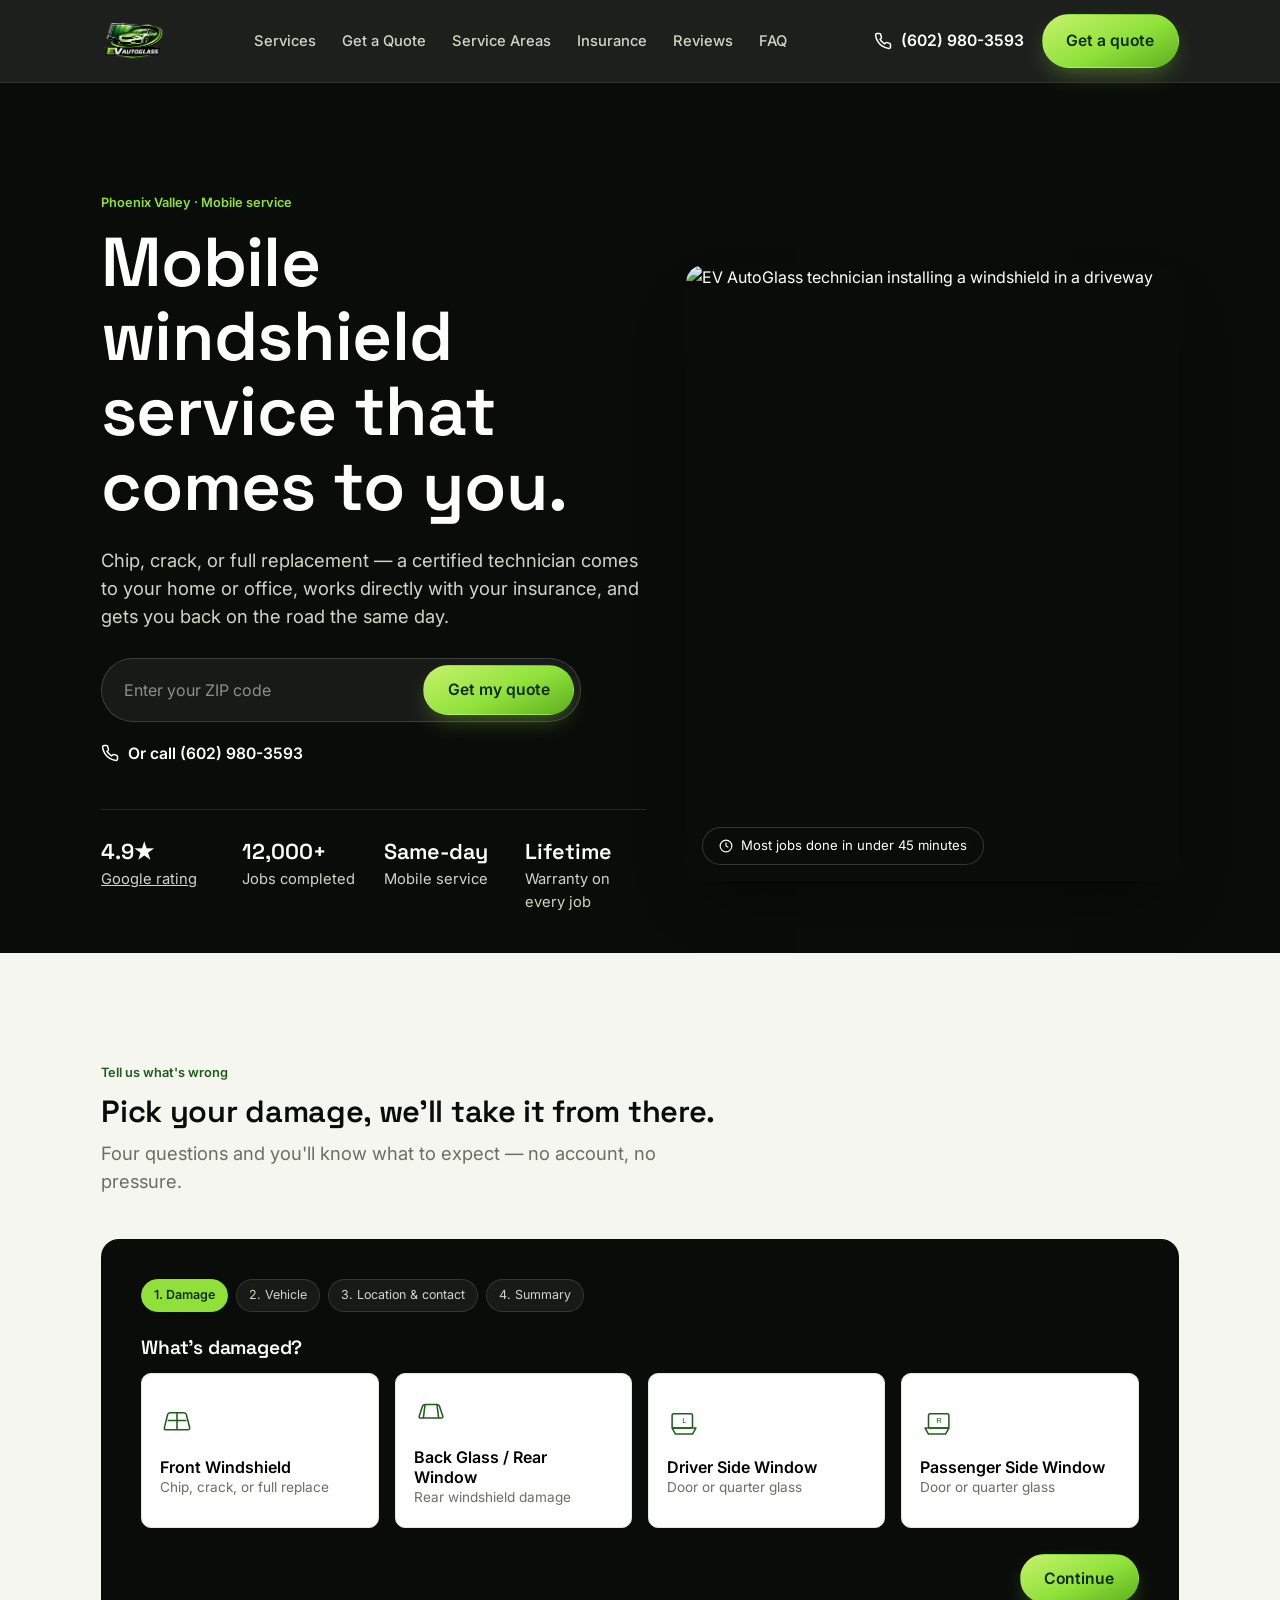
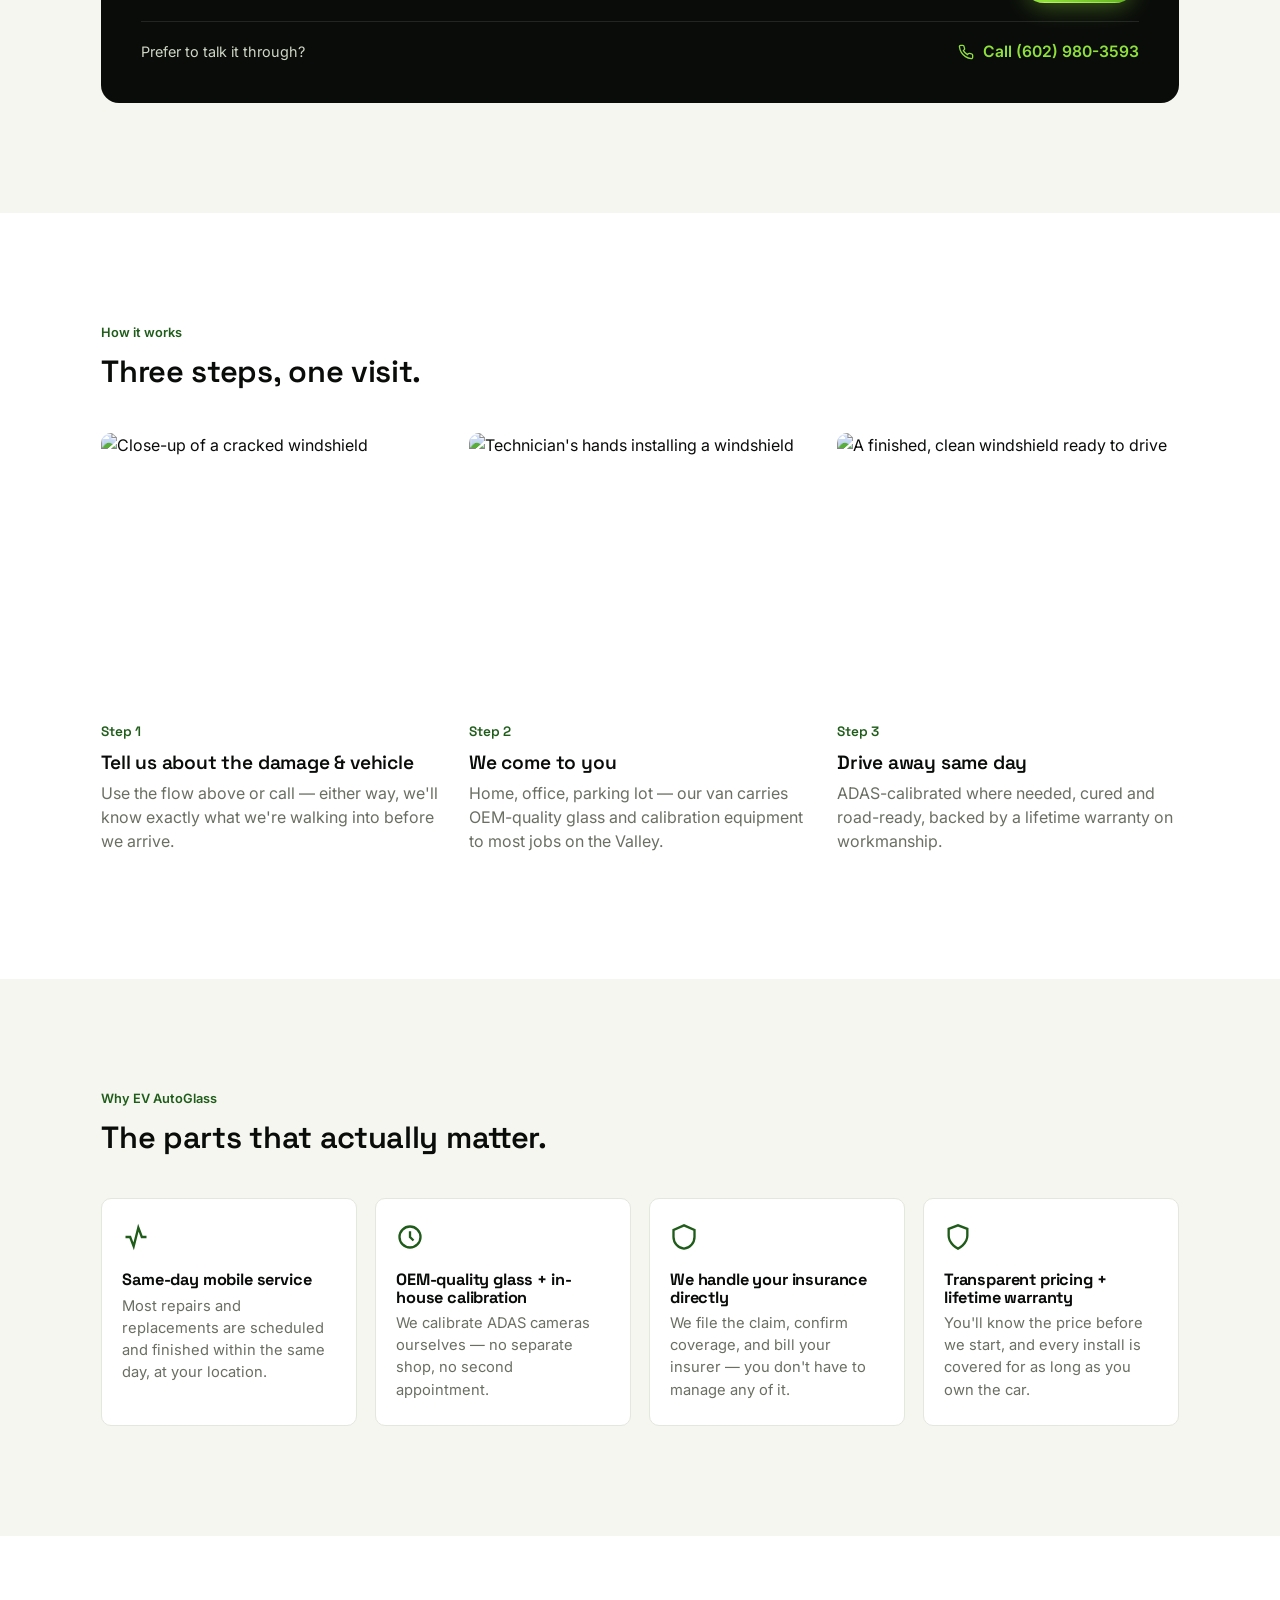
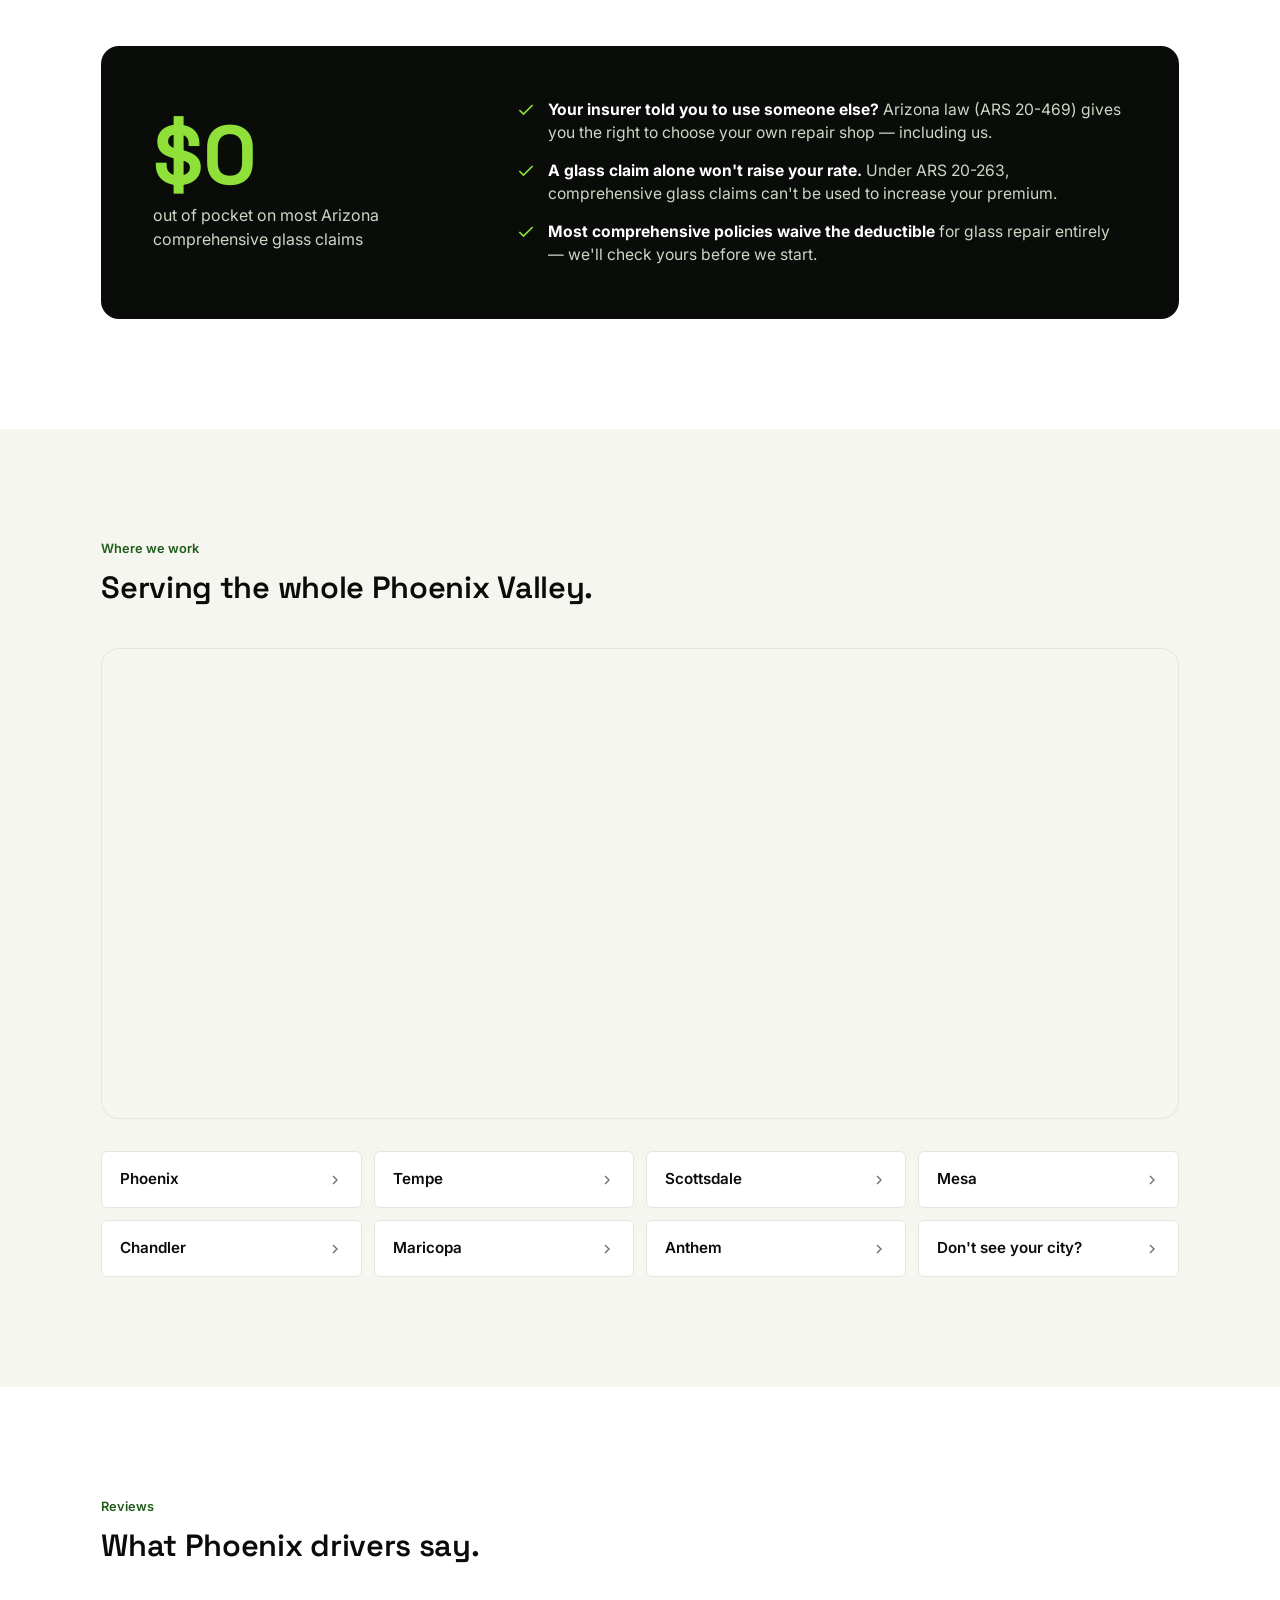
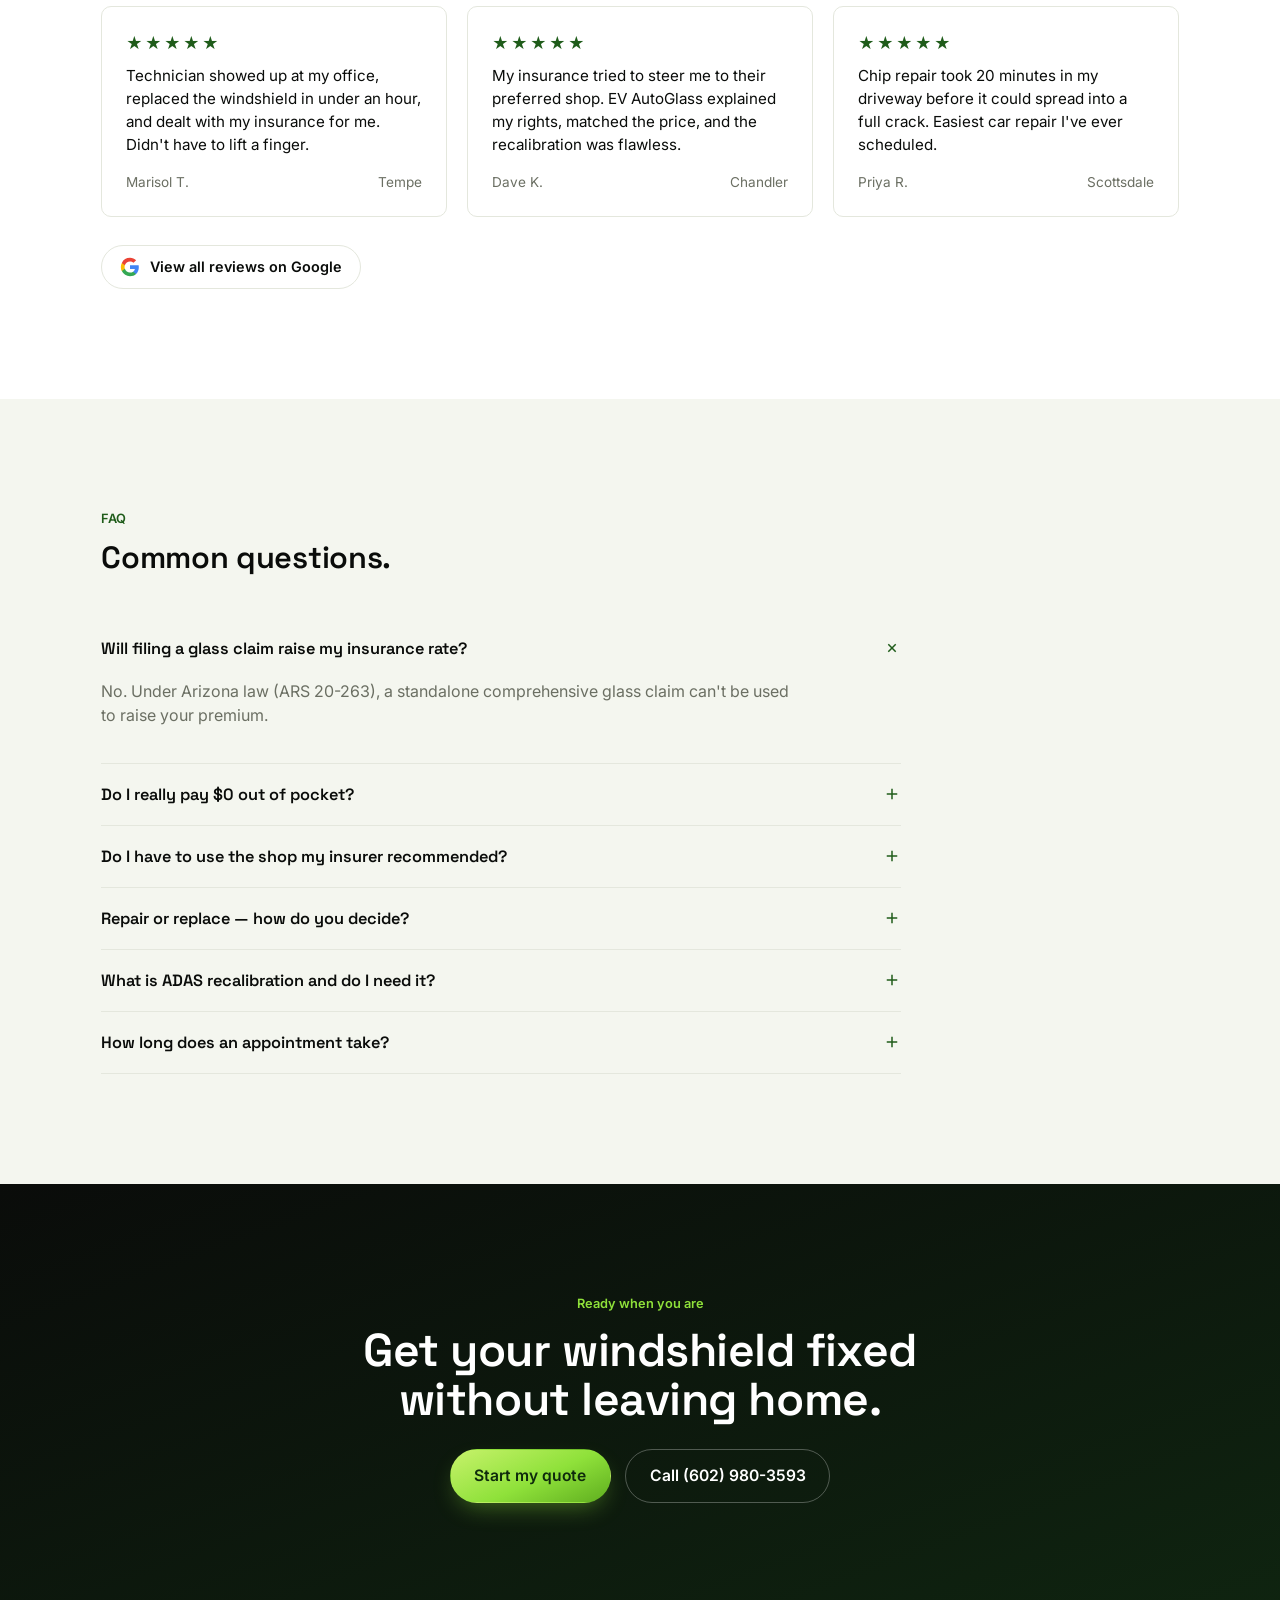
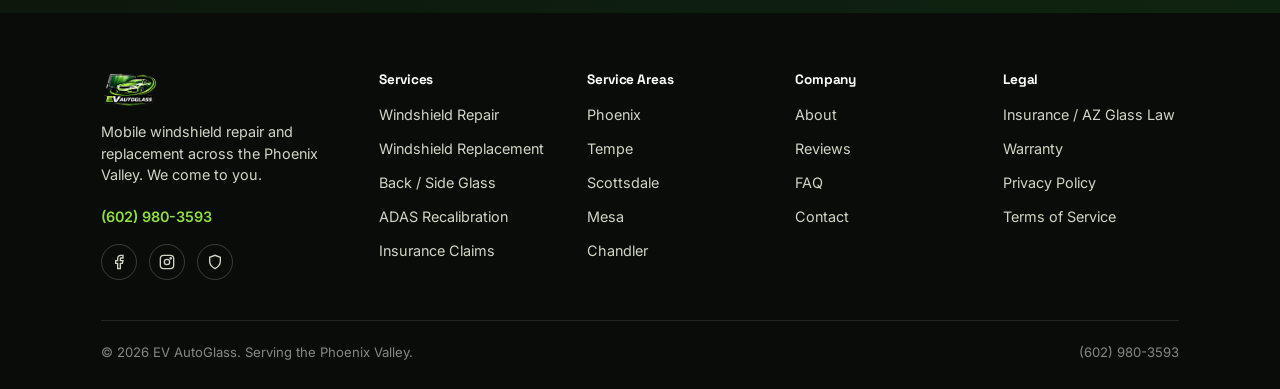
==== index.html @ 603c7515 "Add files via upload" ====
<!DOCTYPE html>
<html lang="en">
<head>
<meta charset="UTF-8">
<meta name="viewport" content="width=device-width, initial-scale=1.0">
<title>EV AutoGlass — Mobile Windshield Repair & Replacement in Phoenix, AZ</title>
<meta name="description" content="Mobile windshield repair and replacement across the Phoenix Valley. We come to you, work directly with your insurance, and back every job with a lifetime warranty. Call (602) 980-3593.">
<meta property="og:type" content="website">
<meta property="og:title" content="EV AutoGlass — Mobile Windshield Repair & Replacement, Phoenix Valley">
<meta property="og:description" content="Same-day mobile auto glass service across Phoenix, Tempe, Scottsdale, Mesa, Chandler, Maricopa & Anthem. $0 deductible on most AZ comprehensive policies.">
<link rel="preconnect" href="https://fonts.googleapis.com">
<link href="https://fonts.googleapis.com/css2?family=Space+Grotesk:wght@500;600;700&family=Inter:wght@400;500;600;700&display=swap" rel="stylesheet">
<link rel="stylesheet" href="assets/style.css">
<script type="application/ld+json">
{
  "@context": "https://schema.org",
  "@type": "AutoRepair",
  "name": "EV AutoGlass",
  "image": "assets/logo.png",
  "telephone": "+16029803593",
  "areaServed": ["Phoenix, AZ","Tempe, AZ","Scottsdale, AZ","Mesa, AZ","Chandler, AZ","Maricopa, AZ","Anthem, AZ"],
  "address": {"@type": "PostalAddress","addressRegion": "AZ","addressCountry": "US"},
  "priceRange": "$$"
}
</script>
</head>
<body>

<header class="site-header">
  <nav class="nav">
    <a href="index.html" class="brand">
      <img src="assets/logo.png" alt="EV AutoGlass logo">
    </a>
    <ul class="nav-links">
      <li><a href="services.html">Services</a></li>
      <li><a href="quote.html">Get a Quote</a></li>
      <li><a href="service-areas.html">Service Areas</a></li>
      <li><a href="insurance.html">Insurance</a></li>
      <li><a href="reviews.html">Reviews</a></li>
      <li><a href="faq.html">FAQ</a></li>
    </ul>
    <div class="nav-cta">
      <a class="btn-phone" href="tel:16029803593">
        <svg width="18" height="18" viewBox="0 0 24 24" fill="none" stroke="currentColor" stroke-width="2"><path d="M22 16.92v3a2 2 0 0 1-2.18 2 19.79 19.79 0 0 1-8.63-3.07 19.5 19.5 0 0 1-6-6 19.79 19.79 0 0 1-3.07-8.67A2 2 0 0 1 4.11 2h3a2 2 0 0 1 2 1.72c.127.96.361 1.903.7 2.81a2 2 0 0 1-.45 2.11L8.09 9.91a16 16 0 0 0 6 6l1.27-1.27a2 2 0 0 1 2.11-.45c.907.339 1.85.573 2.81.7A2 2 0 0 1 22 16.92z"/></svg>
        <span>(602) 980-3593</span>
      </a>
      <a class="btn btn-primary" href="quote.html">Get a quote</a>
      <button class="nav-toggle" aria-label="Menu" aria-expanded="false">
        <svg width="24" height="24" viewBox="0 0 24 24" fill="none" stroke="currentColor" stroke-width="2"><path d="M3 6h18M3 12h18M3 18h18"/></svg>
      </button>
    </div>
  </nav>
  <div class="mobile-menu">
    <a href="services.html">Services</a>
    <a href="quote.html">Get a Quote</a>
    <a href="service-areas.html">Service Areas</a>
    <a href="insurance.html">Insurance / AZ Glass Law</a>
    <a href="reviews.html">Reviews</a>
    <a href="about.html">About</a>
    <a href="faq.html">FAQ</a>
    <a href="contact.html">Contact</a>
  </div>
</header>

<!-- HERO -->
<section class="hero">
  <div class="container hero-grid">
    <div class="hero-copy">
      <p class="eyebrow" style="color:var(--green);">Phoenix Valley · Mobile service</p>
      <h1 class="h-display">Mobile windshield service that comes to you.</h1>
      <p class="lede-dark">Chip, crack, or full replacement — a certified technician comes to your home or office, works directly with your insurance, and gets you back on the road the same day.</p>

      <form class="hero-zip" id="hero-zip-form">
        <input type="text" id="hero-zip" inputmode="numeric" maxlength="5" placeholder="Enter your ZIP code" aria-label="ZIP code">
        <button class="btn btn-primary" type="submit">Get my quote</button>
      </form>
      <div class="hero-sub-row">
        <a class="btn-phone" href="tel:16029803593">
          <svg width="18" height="18" viewBox="0 0 24 24" fill="none" stroke="currentColor" stroke-width="2"><path d="M22 16.92v3a2 2 0 0 1-2.18 2 19.79 19.79 0 0 1-8.63-3.07 19.5 19.5 0 0 1-6-6 19.79 19.79 0 0 1-3.07-8.67A2 2 0 0 1 4.11 2h3a2 2 0 0 1 2 1.72c.127.96.361 1.903.7 2.81a2 2 0 0 1-.45 2.11L8.09 9.91a16 16 0 0 0 6 6l1.27-1.27a2 2 0 0 1 2.11-.45c.907.339 1.85.573 2.81.7A2 2 0 0 1 22 16.92z"/></svg>
          <span>Or call (602) 980-3593</span>
        </a>
      </div>

      <div class="trust-strip">
        <div class="trust-item"><strong>4.9★</strong><a href="reviews.html" style="color:var(--cream);text-decoration:underline;">Google rating</a></div>
        <div class="trust-item"><strong>12,000+</strong>Jobs completed</div>
        <div class="trust-item"><strong>Same-day</strong>Mobile service</div>
        <div class="trust-item"><strong>Lifetime</strong>Warranty on every job</div>
      </div>
    </div>

    <div class="hero-media">
      <img src="https://d8j0ntlcm91z4.cloudfront.net/user_38jUgr17I6kW2g7ysqUa9OUVLGY/hf_20260911_212958_932520df-3197-4be3-bcd6-a8d5abe39418.png" alt="EV AutoGlass technician installing a windshield in a driveway">
      <div class="hero-badge">
        <svg width="14" height="14" viewBox="0 0 24 24" fill="none" stroke="currentColor" stroke-width="2"><circle cx="12" cy="12" r="10"/><path d="M12 6v6l4 2"/></svg>
        Most jobs done in under 45 minutes
      </div>
    </div>
  </div>
</section>

<!-- DAMAGE PICKER / QUOTE FLOW -->
<section class="section-panel" id="quote-flow">
  <div class="container">
    <div class="section-head">
      <p class="eyebrow">Tell us what's wrong</p>
      <h2 class="h-2">Pick your damage, we'll take it from there.</h2>
      <p class="lede">Four questions and you'll know what to expect — no account, no pressure.</p>
    </div>
    <div id="quote-widget-mount"></div>
  </div>
</section>

<!-- HOW IT WORKS -->
<section>
  <div class="container">
    <div class="section-head">
      <p class="eyebrow">How it works</p>
      <h2 class="h-2">Three steps, one visit.</h2>
    </div>
    <div class="steps-3">
      <div class="step-card">
        <div class="step-media"><img src="https://d8j0ntlcm91z4.cloudfront.net/user_38jUgr17I6kW2g7ysqUa9OUVLGY/hf_20260911_212958_f43a9b74-aec9-49f3-a207-06de9113cb27.png" alt="Close-up of a cracked windshield"></div>
        <div class="num">Step 1</div>
        <h3 class="h-3">Tell us about the damage &amp; vehicle</h3>
        <p style="color:var(--ink-soft);">Use the flow above or call — either way, we'll know exactly what we're walking into before we arrive.</p>
      </div>
      <div class="step-card">
        <div class="step-media"><img src="https://d8j0ntlcm91z4.cloudfront.net/user_38jUgr17I6kW2g7ysqUa9OUVLGY/hf_20260911_212958_e9ad577a-2d9a-4a0e-b633-8972ff4776eb.png" alt="Technician's hands installing a windshield"></div>
        <div class="num">Step 2</div>
        <h3 class="h-3">We come to you</h3>
        <p style="color:var(--ink-soft);">Home, office, parking lot — our van carries OEM-quality glass and calibration equipment to most jobs on the Valley.</p>
      </div>
      <div class="step-card">
        <div class="step-media"><img src="https://d8j0ntlcm91z4.cloudfront.net/user_38jUgr17I6kW2g7ysqUa9OUVLGY/hf_20260911_212958_6e758127-523b-4e2a-b2ce-e87c15f8e2d6.png" alt="A finished, clean windshield ready to drive"></div>
        <div class="num">Step 3</div>
        <h3 class="h-3">Drive away same day</h3>
        <p style="color:var(--ink-soft);">ADAS-calibrated where needed, cured and road-ready, backed by a lifetime warranty on workmanship.</p>
      </div>
    </div>
  </div>
</section>

<!-- WHY EV AUTOGLASS -->
<section class="section-panel">
  <div class="container">
    <div class="section-head">
      <p class="eyebrow">Why EV AutoGlass</p>
      <h2 class="h-2">The parts that actually matter.</h2>
    </div>
    <div class="feature-grid">
      <div class="feature-card">
        <svg viewBox="0 0 24 24" fill="none" stroke="currentColor" stroke-width="2"><path d="M3 12h4l3 8 4-16 3 8h4"/></svg>
        <h3>Same-day mobile service</h3>
        <p>Most repairs and replacements are scheduled and finished within the same day, at your location.</p>
      </div>
      <div class="feature-card">
        <svg viewBox="0 0 24 24" fill="none" stroke="currentColor" stroke-width="2"><circle cx="12" cy="12" r="9"/><path d="M12 7v5l3 3"/></svg>
        <h3>OEM-quality glass + in-house calibration</h3>
        <p>We calibrate ADAS cameras ourselves — no separate shop, no second appointment.</p>
      </div>
      <div class="feature-card">
        <svg viewBox="0 0 24 24" fill="none" stroke="currentColor" stroke-width="2"><path d="M12 2 3 6v6c0 5 3.8 9.4 9 10 5.2-.6 9-5 9-10V6z"/></svg>
        <h3>We handle your insurance directly</h3>
        <p>We file the claim, confirm coverage, and bill your insurer — you don't have to manage any of it.</p>
      </div>
      <div class="feature-card">
        <svg viewBox="0 0 24 24" fill="none" stroke="currentColor" stroke-width="2"><path d="M12 22s8-4 8-11V5l-8-3-8 3v6c0 7 8 11 8 11z"/></svg>
        <h3>Transparent pricing + lifetime warranty</h3>
        <p>You'll know the price before we start, and every install is covered for as long as you own the car.</p>
      </div>
    </div>
  </div>
</section>

<!-- AZ CALLOUT -->
<section>
  <div class="container">
    <div class="az-band">
      <div>
        <div class="az-stat">$0</div>
        <div class="az-stat-label">out of pocket on most Arizona comprehensive glass claims</div>
      </div>
      <ul class="az-points">
        <li>
          <svg viewBox="0 0 24 24" fill="none" stroke="currentColor" stroke-width="2"><path d="M20 6 9 17l-5-5"/></svg>
          <span><strong>Your insurer told you to use someone else?</strong> Arizona law (ARS 20-469) gives you the right to choose your own repair shop — including us.</span>
        </li>
        <li>
          <svg viewBox="0 0 24 24" fill="none" stroke="currentColor" stroke-width="2"><path d="M20 6 9 17l-5-5"/></svg>
          <span><strong>A glass claim alone won't raise your rate.</strong> Under ARS 20-263, comprehensive glass claims can't be used to increase your premium.</span>
        </li>
        <li>
          <svg viewBox="0 0 24 24" fill="none" stroke="currentColor" stroke-width="2"><path d="M20 6 9 17l-5-5"/></svg>
          <span><strong>Most comprehensive policies waive the deductible</strong> for glass repair entirely — we'll check yours before we start.</span>
        </li>
      </ul>
    </div>
  </div>
</section>

<!-- SERVICE AREAS -->
<section class="section-panel">
  <div class="container">
    <div class="section-head">
      <p class="eyebrow">Where we work</p>
      <h2 class="h-2">Serving the whole Phoenix Valley.</h2>
    </div>
    <div class="map-embed">
      <iframe src="https://www.google.com/maps/embed?pb=!1m18!1m12!1m3!1d425977.5!2d-112.19!3d33.45!2m3!1f0!2f0!3f0!3m2!1i1024!2i768!4f13.1!3m3!1m2!1s0x872b12ed50a179abb!2sPhoenix%2C+AZ!5e0!3m2!1sen!2sus!4v1000000000000" loading="lazy" title="EV AutoGlass service area map" allowfullscreen></iframe>
    </div>
    <div class="city-grid">
      <a class="city-chip" href="service-areas.html#phoenix">Phoenix <svg viewBox="0 0 24 24" fill="none" stroke="currentColor" stroke-width="2"><path d="M9 18l6-6-6-6"/></svg></a>
      <a class="city-chip" href="service-areas.html#tempe">Tempe <svg viewBox="0 0 24 24" fill="none" stroke="currentColor" stroke-width="2"><path d="M9 18l6-6-6-6"/></svg></a>
      <a class="city-chip" href="service-areas.html#scottsdale">Scottsdale <svg viewBox="0 0 24 24" fill="none" stroke="currentColor" stroke-width="2"><path d="M9 18l6-6-6-6"/></svg></a>
      <a class="city-chip" href="service-areas.html#mesa">Mesa <svg viewBox="0 0 24 24" fill="none" stroke="currentColor" stroke-width="2"><path d="M9 18l6-6-6-6"/></svg></a>
      <a class="city-chip" href="service-areas.html#chandler">Chandler <svg viewBox="0 0 24 24" fill="none" stroke="currentColor" stroke-width="2"><path d="M9 18l6-6-6-6"/></svg></a>
      <a class="city-chip" href="service-areas.html#maricopa">Maricopa <svg viewBox="0 0 24 24" fill="none" stroke="currentColor" stroke-width="2"><path d="M9 18l6-6-6-6"/></svg></a>
      <a class="city-chip" href="service-areas.html#anthem">Anthem <svg viewBox="0 0 24 24" fill="none" stroke="currentColor" stroke-width="2"><path d="M9 18l6-6-6-6"/></svg></a>
      <a class="city-chip" href="service-areas.html">Don't see your city? <svg viewBox="0 0 24 24" fill="none" stroke="currentColor" stroke-width="2"><path d="M9 18l6-6-6-6"/></svg></a>
    </div>
  </div>
</section>

<!-- REVIEWS -->
<section>
  <div class="container">
    <div class="section-head">
      <p class="eyebrow">Reviews</p>
      <h2 class="h-2">What Phoenix drivers say.</h2>
    </div>
    <div class="review-grid">
      <div class="review-card">
        <div class="stars">★★★★★</div>
        <p>Technician showed up at my office, replaced the windshield in under an hour, and dealt with my insurance for me. Didn't have to lift a finger.</p>
        <div class="review-meta"><span>Marisol T.</span><span>Tempe</span></div>
      </div>
      <div class="review-card">
        <div class="stars">★★★★★</div>
        <p>My insurance tried to steer me to their preferred shop. EV AutoGlass explained my rights, matched the price, and the recalibration was flawless.</p>
        <div class="review-meta"><span>Dave K.</span><span>Chandler</span></div>
      </div>
      <div class="review-card">
        <div class="stars">★★★★★</div>
        <p>Chip repair took 20 minutes in my driveway before it could spread into a full crack. Easiest car repair I've ever scheduled.</p>
        <div class="review-meta"><span>Priya R.</span><span>Scottsdale</span></div>
      </div>
    </div>
    <div style="margin-top:28px;">
      <a class="google-badge" href="reviews.html" target="_self">
        <svg width="20" height="20" viewBox="0 0 24 24"><path fill="#4285F4" d="M22.56 12.25c0-.78-.07-1.53-.2-2.25H12v4.26h5.92a5.06 5.06 0 0 1-2.2 3.32v2.77h3.57c2.08-1.92 3.28-4.74 3.28-8.1z"/><path fill="#34A853" d="M12 23c2.97 0 5.46-.98 7.28-2.66l-3.57-2.77c-.99.66-2.25 1.06-3.71 1.06-2.86 0-5.29-1.93-6.16-4.53H2.18v2.84A11 11 0 0 0 12 23z"/><path fill="#FBBC05" d="M5.84 14.09A6.6 6.6 0 0 1 5.5 12c0-.73.13-1.43.34-2.09V7.07H2.18A11 11 0 0 0 1 12c0 1.77.42 3.45 1.18 4.93z"/><path fill="#EA4335" d="M12 5.38c1.62 0 3.06.56 4.21 1.64l3.15-3.15C17.45 2.09 14.97 1 12 1a11 11 0 0 0-9.82 6.07l3.66 2.84C6.71 7.31 9.14 5.38 12 5.38z"/></svg>
        View all reviews on Google
      </a>
    </div>
  </div>
</section>

<!-- FAQ -->
<section class="section-panel">
  <div class="container">
    <div class="section-head">
      <p class="eyebrow">FAQ</p>
      <h2 class="h-2">Common questions.</h2>
    </div>
    <div class="faq-list" style="max-width:800px;">
      <div class="faq-item open">
        <button class="faq-q">Will filing a glass claim raise my insurance rate? <svg width="18" height="18" viewBox="0 0 24 24" fill="none" stroke="currentColor" stroke-width="2"><path d="M12 5v14M5 12h14"/></svg></button>
        <div class="faq-a"><p>No. Under Arizona law (ARS 20-263), a standalone comprehensive glass claim can't be used to raise your premium.</p></div>
      </div>
      <div class="faq-item">
        <button class="faq-q">Do I really pay $0 out of pocket? <svg width="18" height="18" viewBox="0 0 24 24" fill="none" stroke="currentColor" stroke-width="2"><path d="M12 5v14M5 12h14"/></svg></button>
        <div class="faq-a"><p>Most Arizona comprehensive policies waive the deductible for glass repair entirely, and many waive it for replacement too. We verify your specific policy before any work starts.</p></div>
      </div>
      <div class="faq-item">
        <button class="faq-q">Do I have to use the shop my insurer recommended? <svg width="18" height="18" viewBox="0 0 24 24" fill="none" stroke="currentColor" stroke-width="2"><path d="M12 5v14M5 12h14"/></svg></button>
        <div class="faq-a"><p>No. Arizona law (ARS 20-469) protects your right to choose your own repair shop, regardless of who your insurer suggests.</p></div>
      </div>
      <div class="faq-item">
        <button class="faq-q">Repair or replace — how do you decide? <svg width="18" height="18" viewBox="0 0 24 24" fill="none" stroke="currentColor" stroke-width="2"><path d="M12 5v14M5 12h14"/></svg></button>
        <div class="faq-a"><p>Small chips and short cracks outside the driver's direct line of sight are usually repairable. Long cracks, damage at the edge, or anything obstructing the driver's view typically calls for a full replacement. We'll tell you which applies before we start.</p></div>
      </div>
      <div class="faq-item">
        <button class="faq-q">What is ADAS recalibration and do I need it? <svg width="18" height="18" viewBox="0 0 24 24" fill="none" stroke="currentColor" stroke-width="2"><path d="M12 5v14M5 12h14"/></svg></button>
        <div class="faq-a"><p>Many vehicles from roughly 2018 onward have a forward-facing camera mounted to the windshield for lane-keep assist and automatic braking. Replacing the glass moves that camera, so it needs to be recalibrated — we do this on-site as part of the job.</p></div>
      </div>
      <div class="faq-item">
        <button class="faq-q">How long does an appointment take? <svg width="18" height="18" viewBox="0 0 24 24" fill="none" stroke="currentColor" stroke-width="2"><path d="M12 5v14M5 12h14"/></svg></button>
        <div class="faq-a"><p>Chip repairs run about 20–30 minutes. Full replacements typically take 45–75 minutes, plus safe-drive-away cure time your technician will confirm on site.</p></div>
      </div>
    </div>
  </div>
</section>

<!-- FINAL CTA -->
<section class="cta-band">
  <div class="container">
    <p class="eyebrow" style="color:var(--green);">Ready when you are</p>
    <h2 class="h-1">Get your windshield fixed without leaving home.</h2>
    <div class="cta-actions">
      <a class="btn btn-primary" href="#quote-flow" data-scroll-to="#quote-flow">Start my quote</a>
      <a class="btn btn-ghost-dark" href="tel:16029803593">Call (602) 980-3593</a>
    </div>
  </div>
</section>

<footer class="site-footer">
  <div class="container">
    <div class="footer-grid">
      <div>
        <div class="footer-brand">
          <img src="assets/logo.png" alt="EV AutoGlass logo" style="height:34px;">
        </div>
        <p style="max-width:32ch;font-size:.9rem;">Mobile windshield repair and replacement across the Phoenix Valley. We come to you.</p>
        <a class="btn-phone" href="tel:16029803593" style="color:var(--green);margin-top:6px;">(602) 980-3593</a>
        <div class="social-row">
          <a href="#" aria-label="Facebook"><svg width="16" height="16" viewBox="0 0 24 24" fill="none" stroke="currentColor" stroke-width="2"><path d="M18 2h-3a5 5 0 0 0-5 5v3H7v4h3v8h4v-8h3l1-4h-4V7a1 1 0 0 1 1-1h3z"/></svg></a>
          <a href="#" aria-label="Instagram"><svg width="16" height="16" viewBox="0 0 24 24" fill="none" stroke="currentColor" stroke-width="2"><rect x="2" y="2" width="20" height="20" rx="5"/><circle cx="12" cy="12" r="4"/><circle cx="17.5" cy="6.5" r="1"/></svg></a>
          <a href="reviews.html" aria-label="Google Reviews"><svg width="16" height="16" viewBox="0 0 24 24" fill="none" stroke="currentColor" stroke-width="2"><path d="M12 22s8-4 8-11V5l-8-3-8 3v6c0 7 8 11 8 11z"/></svg></a>
        </div>
      </div>
      <div>
        <h4>Services</h4>
        <ul>
          <li><a href="services.html#repair">Windshield Repair</a></li>
          <li><a href="services.html#replacement">Windshield Replacement</a></li>
          <li><a href="services.html#glass">Back / Side Glass</a></li>
          <li><a href="services.html#adas">ADAS Recalibration</a></li>
          <li><a href="services.html#insurance">Insurance Claims</a></li>
        </ul>
      </div>
      <div>
        <h4>Service Areas</h4>
        <ul>
          <li><a href="service-areas.html#phoenix">Phoenix</a></li>
          <li><a href="service-areas.html#tempe">Tempe</a></li>
          <li><a href="service-areas.html#scottsdale">Scottsdale</a></li>
          <li><a href="service-areas.html#mesa">Mesa</a></li>
          <li><a href="service-areas.html#chandler">Chandler</a></li>
        </ul>
      </div>
      <div>
        <h4>Company</h4>
        <ul>
          <li><a href="about.html">About</a></li>
          <li><a href="reviews.html">Reviews</a></li>
          <li><a href="faq.html">FAQ</a></li>
          <li><a href="contact.html">Contact</a></li>
        </ul>
      </div>
      <div>
        <h4>Legal</h4>
        <ul>
          <li><a href="insurance.html">Insurance / AZ Glass Law</a></li>
          <li><a href="insurance.html#warranty">Warranty</a></li>
          <li><a href="#">Privacy Policy</a></li>
          <li><a href="#">Terms of Service</a></li>
        </ul>
      </div>
    </div>
    <div class="footer-bottom">
      <span>© 2026 EV AutoGlass. Serving the Phoenix Valley.</span>
      <span>(602) 980-3593</span>
    </div>
  </div>
</footer>

<div class="mobile-bar">
  <a class="btn btn-ghost-dark" href="tel:16029803593">Call now</a>
  <a class="btn btn-primary" href="quote.html">Get a quote</a>
</div>

<script src="assets/main.js"></script>
<script src="assets/quote-widget.js"></script>
</body>
</html>
---- assets/style.css ----
/* =========================================================
   EV AutoGlass — design tokens
   Palette sampled from the brand logo (glossy signature green
   car graphic on black), extended into a full system.
   ========================================================= */
:root{
  --ink:        #0a0c0a;   /* structural black/charcoal, slight green cast */
  --ink-2:      #14170f;   /* raised charcoal panel */
  --ink-3:      #1d221a;   /* border on dark */
  --paper:      #ffffff;
  --paper-2:    #f4f6ef;   /* off-white content ground */
  --line:       #e4e7dd;   /* hairline on light */
  --ink-soft:   #6b6f63;   /* secondary text on light */
  --cream:      #cfd6c4;   /* secondary text on dark */

  --green:      #8fe13a;   /* glossy signature green — CTAs, accents */
  --green-hi:   #c7f26b;   /* sheen highlight */
  --green-deep: #1f5c1a;   /* shadow green for gradients */
  --green-ink:  #0f2b0c;   /* green-black, for text on green */

  --radius-sm: 6px;
  --radius-md: 10px;
  --radius-lg: 18px;

  --shadow-lg: 0 30px 60px -20px rgba(0,0,0,.45);
  --shadow-sm: 0 10px 24px -14px rgba(0,0,0,.35);

  --wrap: 1180px;
  --gutter: clamp(20px, 4vw, 56px);

  --font-head: "Space Grotesk", "Manrope", sans-serif;
  --font-body: "Inter", sans-serif;
}

*{box-sizing:border-box;}
html{scroll-behavior:smooth;}
body{
  margin:0;
  font-family:var(--font-body);
  background:var(--paper);
  color:var(--ink);
  -webkit-font-smoothing:antialiased;
  line-height:1.5;
}
img{max-width:100%;display:block;}
a{color:inherit;}
h1,h2,h3,h4{
  font-family:var(--font-head);
  margin:0 0 .4em;
  letter-spacing:-.01em;
  line-height:1.08;
}
p{margin:0 0 1em;}
button{font-family:inherit;cursor:pointer;}
:focus-visible{outline:3px solid var(--green);outline-offset:2px;}
.container{
  max-width:var(--wrap);
  margin:0 auto;
  padding-left:var(--gutter);
  padding-right:var(--gutter);
}
@media (prefers-reduced-motion: reduce){
  *{animation-duration:.001ms !important;transition-duration:.001ms !important;scroll-behavior:auto !important;}
}

/* ---------- type scale ---------- */
.h-display{font-size:clamp(2.4rem,5.4vw,4.6rem);font-weight:600;}
.h-1{font-size:clamp(2rem,3.6vw,3rem);font-weight:600;}
.h-2{font-size:clamp(1.5rem,2.4vw,2.05rem);font-weight:600;}
.h-3{font-size:1.2rem;font-weight:600;}
.eyebrow{
  font-family:var(--font-body);
  font-size:.8rem;
  font-weight:600;
  color:var(--green-deep);
}
.lede{font-size:1.15rem;color:var(--ink-soft);max-width:62ch;}
.lede-dark{font-size:1.15rem;color:var(--cream);max-width:62ch;}

/* ---------- buttons ---------- */
.btn{
  display:inline-flex;align-items:center;justify-content:center;gap:.5em;
  padding:.9em 1.5em;
  border-radius:999px;
  border:1px solid transparent;
  font-weight:600;
  font-size:.98rem;
  text-decoration:none;
  transition:transform .15s ease, box-shadow .15s ease, background .15s ease;
  white-space:nowrap;
}
.btn:active{transform:scale(.98);}
.btn-primary{
  background:linear-gradient(155deg, var(--green-hi), var(--green) 55%, #5fae1f);
  color:var(--green-ink);
  box-shadow:0 10px 24px -8px rgba(143,225,58,.45);
}
.btn-primary:hover{box-shadow:0 14px 30px -8px rgba(143,225,58,.6);}
.btn-ghost-dark{
  background:transparent;
  border-color:rgba(255,255,255,.28);
  color:var(--paper);
}
.btn-ghost-dark:hover{border-color:var(--green);color:var(--green);}
.btn-line{
  background:transparent;
  border-color:var(--ink);
  color:var(--ink);
}
.btn-line:hover{border-color:var(--green-deep);color:var(--green-deep);}
.btn-phone{
  display:inline-flex;align-items:center;gap:.55em;
  font-weight:600;color:var(--paper);text-decoration:none;
  font-size:.98rem;
}
.btn-phone svg{flex:none;}
.btn-block{width:100%;}

/* ---------- nav ---------- */
.site-header{
  position:sticky;top:0;z-index:60;
  background:rgba(10,12,10,.92);
  backdrop-filter:blur(10px);
  border-bottom:1px solid rgba(255,255,255,.08);
}
.nav{
  display:flex;align-items:center;justify-content:space-between;
  padding:14px var(--gutter);
  max-width:var(--wrap);margin:0 auto;
  gap:20px;
}
.brand{display:flex;align-items:center;gap:10px;text-decoration:none;color:var(--paper);}
.brand img{height:38px;width:auto;}
.brand-word{font-family:var(--font-head);font-weight:700;font-size:1.05rem;letter-spacing:-.01em;}
.nav-links{
  display:flex;gap:26px;list-style:none;margin:0;padding:0;
  font-size:.92rem;font-weight:500;
}
.nav-links a{text-decoration:none;color:var(--cream);transition:color .15s;}
.nav-links a:hover,.nav-links a.active{color:var(--green);}
.nav-cta{display:flex;align-items:center;gap:18px;}
.nav-toggle{display:none;background:none;border:none;color:var(--paper);padding:6px;}
@media (max-width:900px){
  .nav-links{display:none;}
  .nav-toggle{display:inline-flex;}
  .btn-phone span{display:none;}
}
.mobile-menu{
  display:none;
  background:var(--ink);
  border-top:1px solid rgba(255,255,255,.08);
  padding:10px var(--gutter) 20px;
}
.mobile-menu.open{display:block;}
.mobile-menu a{
  display:block;padding:12px 0;color:var(--cream);text-decoration:none;
  border-bottom:1px solid rgba(255,255,255,.08);font-size:1rem;
}

/* sticky mobile action bar */
.mobile-bar{
  position:fixed;left:0;right:0;bottom:0;z-index:70;
  display:none;
  background:var(--ink);
  border-top:1px solid rgba(255,255,255,.12);
  padding:10px var(--gutter);
  gap:10px;
}
.mobile-bar a{flex:1;text-align:center;}
@media (max-width:720px){
  .mobile-bar{display:flex;}
  body{padding-bottom:74px;}
}

/* ---------- sections ---------- */
section{padding:clamp(56px,9vw,110px) 0;}
.section-dark{background:var(--ink);color:var(--paper);}
.section-panel{background:var(--paper-2);}
.section-head{max-width:640px;margin-bottom:44px;}
.section-head.center{margin-left:auto;margin-right:auto;text-align:center;}

/* glass-pane motif: light panel with a green sheen edge, used sparingly */
.pane{
  position:relative;
  background:var(--paper);
  border-radius:var(--radius-lg);
  border:1px solid var(--line);
  overflow:hidden;
}
.pane::before{
  content:"";position:absolute;inset:0 0 auto 0;height:3px;
  background:linear-gradient(90deg, transparent, var(--green) 30%, var(--green-hi) 55%, transparent 85%);
  opacity:.9;
}

/* ---------- hero ---------- */
.hero{
  position:relative;
  background:var(--ink);
  color:var(--paper);
  overflow:hidden;
  padding-top:clamp(60px,10vw,110px);
  padding-bottom:0;
}
.hero-grid{
  display:grid;grid-template-columns:1.05fr .95fr;gap:40px;align-items:center;
}
@media (max-width:940px){.hero-grid{grid-template-columns:1fr;}}
.hero-copy .h-display{margin-bottom:.35em;}
.hero-zip{
  display:flex;gap:10px;margin-top:28px;max-width:480px;
  background:rgba(255,255,255,.06);
  border:1px solid rgba(255,255,255,.16);
  padding:6px;border-radius:999px;
}
.hero-zip input{
  flex:1;background:transparent;border:none;color:var(--paper);
  padding:10px 16px;font-size:1rem;font-family:inherit;
}
.hero-zip input::placeholder{color:rgba(255,255,255,.5);}
.hero-zip input:focus{outline:none;}
.hero-sub-row{display:flex;flex-wrap:wrap;gap:16px 28px;align-items:center;margin-top:20px;}
.hero-media{
  position:relative;border-radius:var(--radius-lg);overflow:hidden;
  aspect-ratio:4/5;box-shadow:var(--shadow-lg);
}
.hero-media img{width:100%;height:100%;object-fit:cover;}
.hero-media::after{
  content:"";position:absolute;inset:0;
  background:linear-gradient(200deg, rgba(10,12,10,0) 45%, rgba(10,12,10,.55) 100%);
}
.hero-badge{
  position:absolute;left:16px;bottom:16px;z-index:2;
  background:rgba(10,12,10,.75);backdrop-filter:blur(6px);
  border:1px solid rgba(255,255,255,.18);
  border-radius:999px;padding:8px 16px;
  font-size:.82rem;color:var(--paper);display:flex;gap:8px;align-items:center;
}
.trust-strip{
  margin-top:44px;border-top:1px solid rgba(255,255,255,.12);
  padding:26px 0 40px;
  display:grid;grid-template-columns:repeat(4,1fr);gap:20px;
}
@media (max-width:820px){.trust-strip{grid-template-columns:repeat(2,1fr);}}
.trust-item{font-size:.92rem;color:var(--cream);}
.trust-item strong{display:block;color:var(--paper);font-family:var(--font-head);font-size:1.35rem;font-weight:600;}

/* ---------- damage picker ---------- */
.damage-grid{display:grid;grid-template-columns:repeat(4,1fr);gap:16px;}
@media (max-width:860px){.damage-grid{grid-template-columns:repeat(2,1fr);}}
.damage-card{
  position:relative;
  text-align:left;
  background:var(--paper);
  border:1.5px solid var(--line);
  border-radius:var(--radius-md);
  padding:22px 18px;
  cursor:pointer;
  transition:border-color .15s, transform .15s, box-shadow .15s;
}
.damage-card:hover{transform:translateY(-3px);box-shadow:var(--shadow-sm);}
.damage-card.selected{border-color:var(--green);box-shadow:0 0 0 3px rgba(143,225,58,.25);}
.damage-card svg{width:34px;height:34px;margin-bottom:14px;color:var(--green-deep);}
.damage-card.selected svg{color:var(--green-deep);}
.damage-card .name{font-weight:600;font-size:1rem;}
.damage-card .sub{font-size:.85rem;color:var(--ink-soft);margin-top:2px;}

.quote-widget{
  margin-top:32px;
  background:var(--ink);
  border-radius:var(--radius-lg);
  color:var(--paper);
  padding:clamp(22px,4vw,40px);
}
.qw-steps{display:flex;gap:8px;margin-bottom:26px;flex-wrap:wrap;}
.qw-step-pill{
  font-size:.78rem;padding:6px 12px;border-radius:999px;
  background:rgba(255,255,255,.06);color:var(--cream);
  border:1px solid rgba(255,255,255,.12);
}
.qw-step-pill.active{background:var(--green);color:var(--green-ink);border-color:var(--green);font-weight:600;}
.qw-step-pill.done{color:var(--green);border-color:rgba(143,225,58,.4);}
.qw-panel{display:none;}
.qw-panel.active{display:block;animation:qwfade .35s ease;}
@keyframes qwfade{from{opacity:0;transform:translateY(6px);}to{opacity:1;transform:none;}}
.qw-tabs{display:flex;gap:8px;margin-bottom:18px;}
.qw-tab{
  padding:.6em 1.1em;border-radius:999px;border:1px solid rgba(255,255,255,.18);
  background:transparent;color:var(--cream);font-size:.9rem;font-weight:500;
}
.qw-tab.active{background:rgba(143,225,58,.12);border-color:var(--green);color:var(--green);}
.field-row{display:grid;grid-template-columns:repeat(2,1fr);gap:14px;margin-bottom:14px;}
.field-row.single{grid-template-columns:1fr;}
.field-row.tri{grid-template-columns:repeat(3,1fr);}
@media (max-width:640px){.field-row,.field-row.tri{grid-template-columns:1fr;}}
label{display:block;font-size:.82rem;color:var(--cream);margin-bottom:6px;}
.field{
  width:100%;background:rgba(255,255,255,.06);
  border:1px solid rgba(255,255,255,.16);
  border-radius:var(--radius-sm);
  padding:.75em .9em;color:var(--paper);font-size:.98rem;font-family:inherit;
}
.field:focus{outline:none;border-color:var(--green);}
.helper{font-size:.78rem;color:var(--cream);opacity:.75;margin-top:4px;}
.qw-nav{display:flex;justify-content:space-between;align-items:center;margin-top:26px;gap:12px;flex-wrap:wrap;}
.link-btn{background:none;border:none;color:var(--cream);text-decoration:underline;font-size:.92rem;padding:0;}
.link-btn:hover{color:var(--green);}
.upload-drop{
  border:1.5px dashed rgba(255,255,255,.25);border-radius:var(--radius-sm);
  padding:22px;text-align:center;color:var(--cream);font-size:.9rem;margin-top:6px;
}
.summary-card{
  background:rgba(255,255,255,.05);border:1px solid rgba(255,255,255,.14);
  border-radius:var(--radius-md);padding:22px;margin-bottom:18px;
}
.summary-row{display:flex;justify-content:space-between;padding:9px 0;border-bottom:1px solid rgba(255,255,255,.08);font-size:.95rem;}
.summary-row:last-child{border-bottom:none;}
.summary-row .k{color:var(--cream);}
.adas-flag{
  display:inline-flex;align-items:center;gap:8px;margin-top:6px;
  background:rgba(143,225,58,.12);border:1px solid rgba(143,225,58,.35);
  color:var(--green);border-radius:999px;padding:6px 14px;font-size:.85rem;font-weight:600;
}
.qw-fallback{
  margin-top:18px;padding-top:18px;border-top:1px solid rgba(255,255,255,.1);
  display:flex;justify-content:space-between;align-items:center;flex-wrap:wrap;gap:10px;
  font-size:.9rem;color:var(--cream);
}
.error-text{color:#ff9d7a;font-size:.8rem;margin-top:4px;display:none;}
.field.invalid{border-color:#ff6b4a;}
.field.invalid + .error-text{display:block;}

/* ---------- how it works ---------- */
.steps-3{display:grid;grid-template-columns:repeat(3,1fr);gap:26px;}
@media (max-width:900px){.steps-3{grid-template-columns:1fr;}}
.step-card{}
.step-card .num{
  font-family:var(--font-head);font-size:.85rem;font-weight:600;color:var(--green-deep);
  margin-bottom:10px;
}
.step-media{border-radius:var(--radius-md);overflow:hidden;aspect-ratio:5/4;margin-bottom:16px;}
.step-media img{width:100%;height:100%;object-fit:cover;}

/* ---------- feature cards ---------- */
.feature-grid{display:grid;grid-template-columns:repeat(4,1fr);gap:18px;}
@media (max-width:940px){.feature-grid{grid-template-columns:repeat(2,1fr);}}
@media (max-width:560px){.feature-grid{grid-template-columns:1fr;}}
.feature-card{
  background:var(--paper);border:1px solid var(--line);border-radius:var(--radius-md);
  padding:24px 20px;
}
.feature-card svg{width:28px;height:28px;color:var(--green-deep);margin-bottom:14px;}
.feature-card h3{font-size:1.02rem;margin-bottom:6px;}
.feature-card p{color:var(--ink-soft);font-size:.92rem;margin:0;}

/* ---------- AZ callout ---------- */
.az-band{
  background:var(--ink);color:var(--paper);
  border-radius:var(--radius-lg);
  padding:clamp(28px,5vw,52px);
  display:grid;grid-template-columns:.7fr 1.3fr;gap:34px;align-items:center;
}
@media (max-width:820px){.az-band{grid-template-columns:1fr;}}
.az-stat{font-family:var(--font-head);font-size:clamp(3.2rem,7vw,5.2rem);font-weight:700;color:var(--green);line-height:1;}
.az-stat-label{color:var(--cream);margin-top:6px;font-size:1rem;}
.az-points{list-style:none;margin:0;padding:0;display:grid;gap:14px;}
.az-points li{display:flex;gap:12px;font-size:.98rem;color:var(--cream);}
.az-points li svg{flex:none;width:20px;height:20px;color:var(--green);margin-top:2px;}
.az-points strong{color:var(--paper);}

/* ---------- service areas ---------- */
.city-grid{display:grid;grid-template-columns:repeat(4,1fr);gap:12px;}
@media (max-width:820px){.city-grid{grid-template-columns:repeat(2,1fr);}}
.city-chip{
  display:flex;align-items:center;justify-content:space-between;
  background:var(--paper);border:1px solid var(--line);border-radius:var(--radius-sm);
  padding:16px 18px;text-decoration:none;color:var(--ink);font-weight:600;font-size:.95rem;
  transition:border-color .15s, color .15s;
}
.city-chip:hover{border-color:var(--green);color:var(--green-deep);}
.city-chip svg{width:16px;height:16px;color:var(--ink-soft);}
.map-embed{
  border-radius:var(--radius-lg);overflow:hidden;border:1px solid var(--line);
  aspect-ratio:16/7;margin-bottom:32px;
}
.map-embed iframe{width:100%;height:100%;border:0;}

/* ---------- reviews ---------- */
.review-grid{display:grid;grid-template-columns:repeat(3,1fr);gap:20px;}
@media (max-width:900px){.review-grid{grid-template-columns:1fr;}}
.review-card{
  background:var(--paper);border:1px solid var(--line);border-radius:var(--radius-md);
  padding:24px;
}
.stars{color:var(--green-deep);letter-spacing:2px;margin-bottom:10px;font-size:1rem;}
.review-card p{font-size:.95rem;color:var(--ink);}
.review-meta{display:flex;justify-content:space-between;align-items:center;font-size:.85rem;color:var(--ink-soft);margin-top:14px;}
.google-badge{
  display:inline-flex;align-items:center;gap:10px;text-decoration:none;color:var(--ink);
  border:1px solid var(--line);border-radius:999px;padding:10px 18px;font-size:.9rem;font-weight:600;
}

/* ---------- FAQ ---------- */
.faq-item{border-bottom:1px solid var(--line);}
.faq-q{
  width:100%;text-align:left;background:none;border:none;
  padding:20px 0;font-family:var(--font-head);font-weight:600;font-size:1.02rem;
  display:flex;justify-content:space-between;align-items:center;gap:16px;color:var(--ink);
}
.faq-q svg{flex:none;transition:transform .2s;color:var(--green-deep);}
.faq-item.open .faq-q svg{transform:rotate(45deg);}
.faq-a{max-height:0;overflow:hidden;transition:max-height .25s ease;}
.faq-item.open .faq-a{max-height:400px;}
.faq-a p{padding:0 0 20px;color:var(--ink-soft);max-width:70ch;}

/* ---------- final CTA band ---------- */
.cta-band{
  background:linear-gradient(160deg, var(--ink), #0f2410);
  color:var(--paper);text-align:center;
}
.cta-band .h-1{max-width:20ch;margin-left:auto;margin-right:auto;}
.cta-actions{display:flex;gap:14px;justify-content:center;flex-wrap:wrap;margin-top:24px;}

/* ---------- footer ---------- */
.site-footer{background:var(--ink);color:var(--cream);padding:60px 0 26px;}
.footer-grid{
  display:grid;grid-template-columns:1.4fr repeat(4,1fr);gap:32px;
  padding-bottom:40px;border-bottom:1px solid rgba(255,255,255,.1);
}
@media (max-width:900px){.footer-grid{grid-template-columns:repeat(2,1fr);}}
@media (max-width:560px){.footer-grid{grid-template-columns:1fr;}}
.footer-grid h4{color:var(--paper);font-size:.85rem;margin-bottom:14px;}
.footer-grid ul{list-style:none;margin:0;padding:0;display:grid;gap:10px;}
.footer-grid a{color:var(--cream);text-decoration:none;font-size:.9rem;}
.footer-grid a:hover{color:var(--green);}
.footer-bottom{
  display:flex;justify-content:space-between;align-items:center;flex-wrap:wrap;gap:12px;
  padding-top:22px;font-size:.82rem;color:rgba(255,255,255,.5);
}
.footer-brand{display:flex;align-items:center;gap:10px;margin-bottom:14px;}
.footer-brand img{height:34px;}
.social-row{display:flex;gap:12px;margin-top:16px;}
.social-row a{
  width:36px;height:36px;border-radius:50%;border:1px solid rgba(255,255,255,.2);
  display:flex;align-items:center;justify-content:center;color:var(--cream);
}
.social-row a:hover{border-color:var(--green);color:var(--green);}

/* ---------- generic page hero (interior pages) ---------- */
.page-hero{background:var(--ink);color:var(--paper);padding:70px 0 54px;}
.page-hero .eyebrow{color:var(--green);}
.breadcrumb{font-size:.85rem;color:var(--cream);margin-bottom:14px;}
.breadcrumb a{color:var(--cream);text-decoration:none;}
.breadcrumb a:hover{color:var(--green);}

/* ---------- misc content ---------- */
.two-col{display:grid;grid-template-columns:1.1fr .9fr;gap:48px;align-items:start;}
@media (max-width:880px){.two-col{grid-template-columns:1fr;}}
.legal-list{display:grid;gap:20px;}
.legal-card{background:var(--paper);border:1px solid var(--line);border-radius:var(--radius-md);padding:22px;}
.legal-card h3{font-size:1.05rem;margin-bottom:8px;}
.legal-card p{color:var(--ink-soft);margin:0;font-size:.95rem;}
.stat-row{display:grid;grid-template-columns:repeat(3,1fr);gap:18px;margin-top:24px;}
@media (max-width:640px){.stat-row{grid-template-columns:1fr;}}
.stat-box{background:var(--paper-2);border-radius:var(--radius-md);padding:20px;text-align:center;}
.stat-box strong{font-family:var(--font-head);font-size:2rem;display:block;color:var(--green-deep);}
.stat-box span{font-size:.85rem;color:var(--ink-soft);}

.svc-list{display:grid;gap:16px;}
.svc-item{
  display:grid;grid-template-columns:auto 1fr auto;gap:18px;align-items:center;
  background:var(--paper);border:1px solid var(--line);border-radius:var(--radius-md);
  padding:22px;
}
@media (max-width:700px){.svc-item{grid-template-columns:auto 1fr;}.svc-item .btn{grid-column:1/-1;}}
.svc-item svg{width:30px;height:30px;color:var(--green-deep);}
.svc-item h3{margin-bottom:4px;}
.svc-item p{margin:0;color:var(--ink-soft);font-size:.92rem;}

.team-photo{border-radius:var(--radius-lg);overflow:hidden;aspect-ratio:16/10;}
.team-photo img{width:100%;height:100%;object-fit:cover;}

.contact-grid{display:grid;grid-template-columns:1fr 1fr;gap:40px;}
@media (max-width:860px){.contact-grid{grid-template-columns:1fr;}}
.contact-item{display:flex;gap:14px;margin-bottom:22px;}
.contact-item svg{flex:none;width:22px;height:22px;color:var(--green-deep);margin-top:2px;}
.contact-item h3{font-size:.95rem;margin-bottom:2px;}
.contact-item p{margin:0;color:var(--ink-soft);font-size:.92rem;}

.visually-hidden{position:absolute;width:1px;height:1px;overflow:hidden;clip:rect(0 0 0 0);}
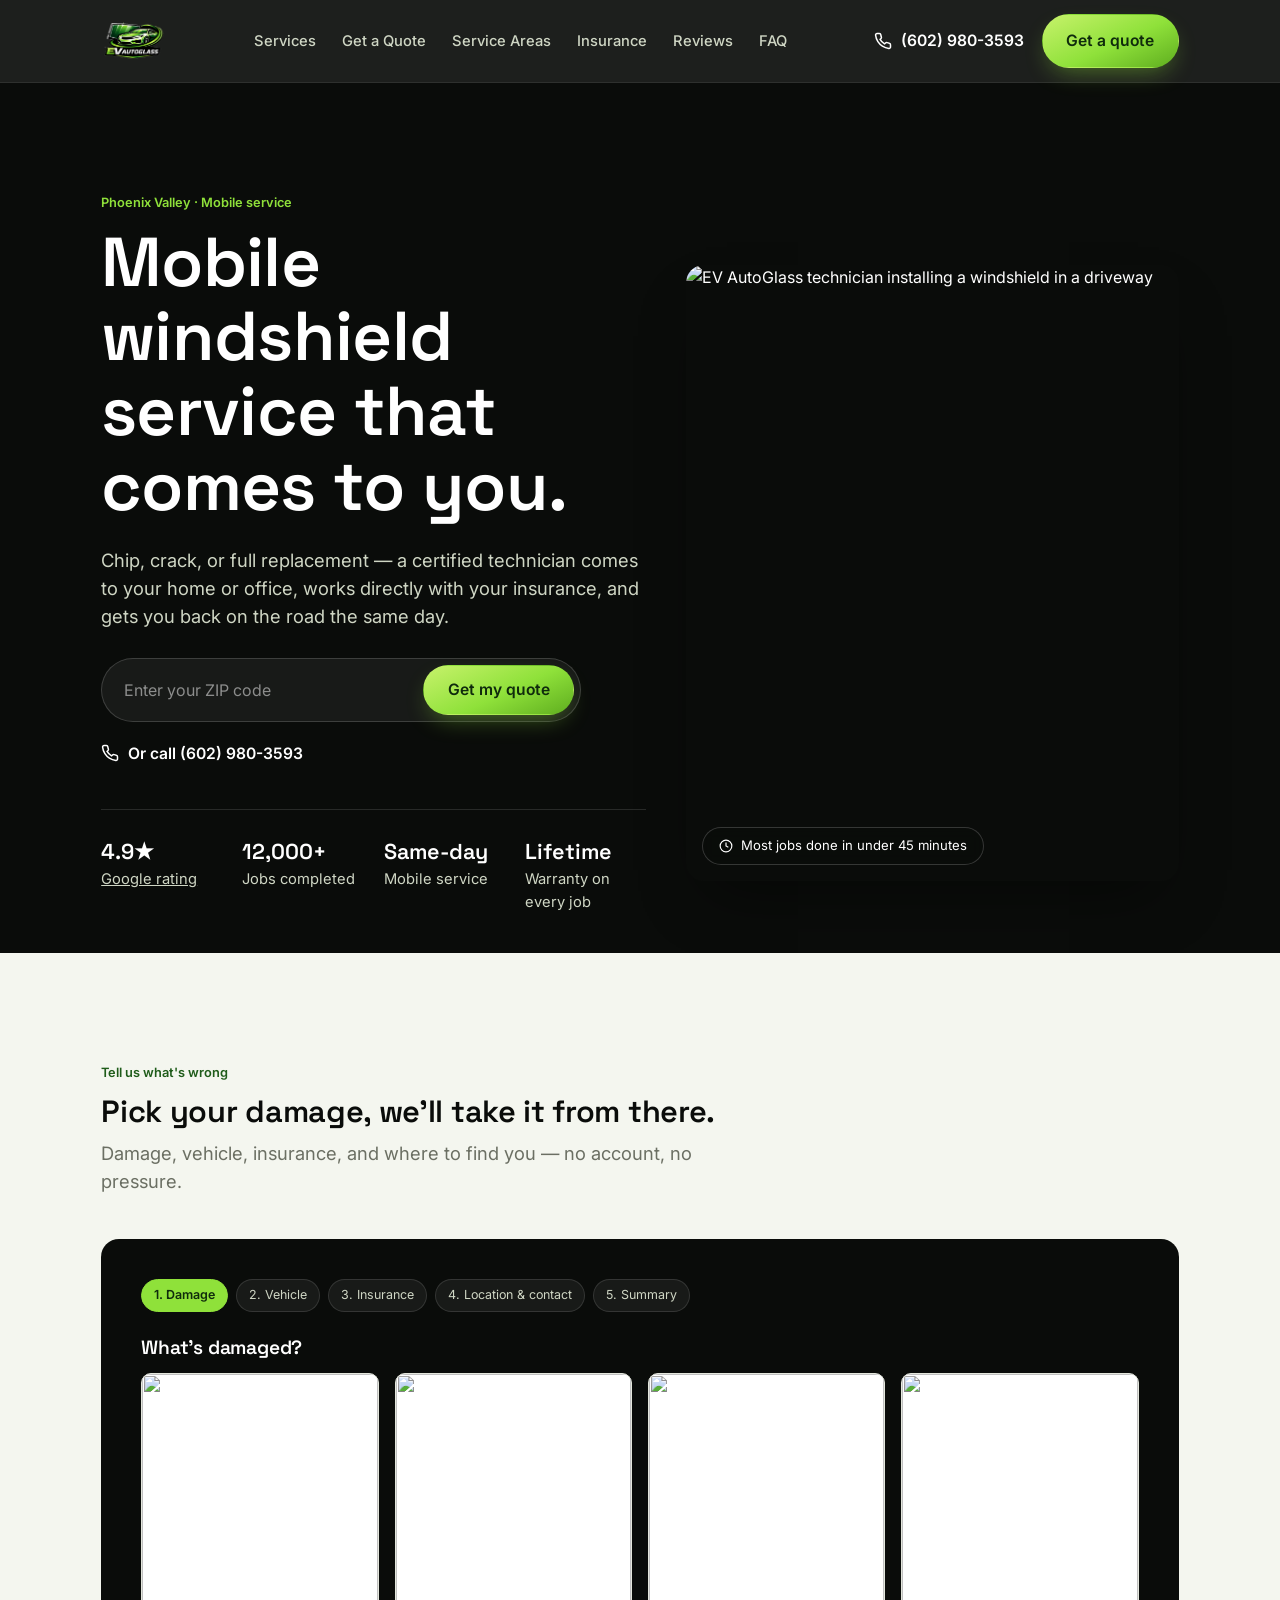
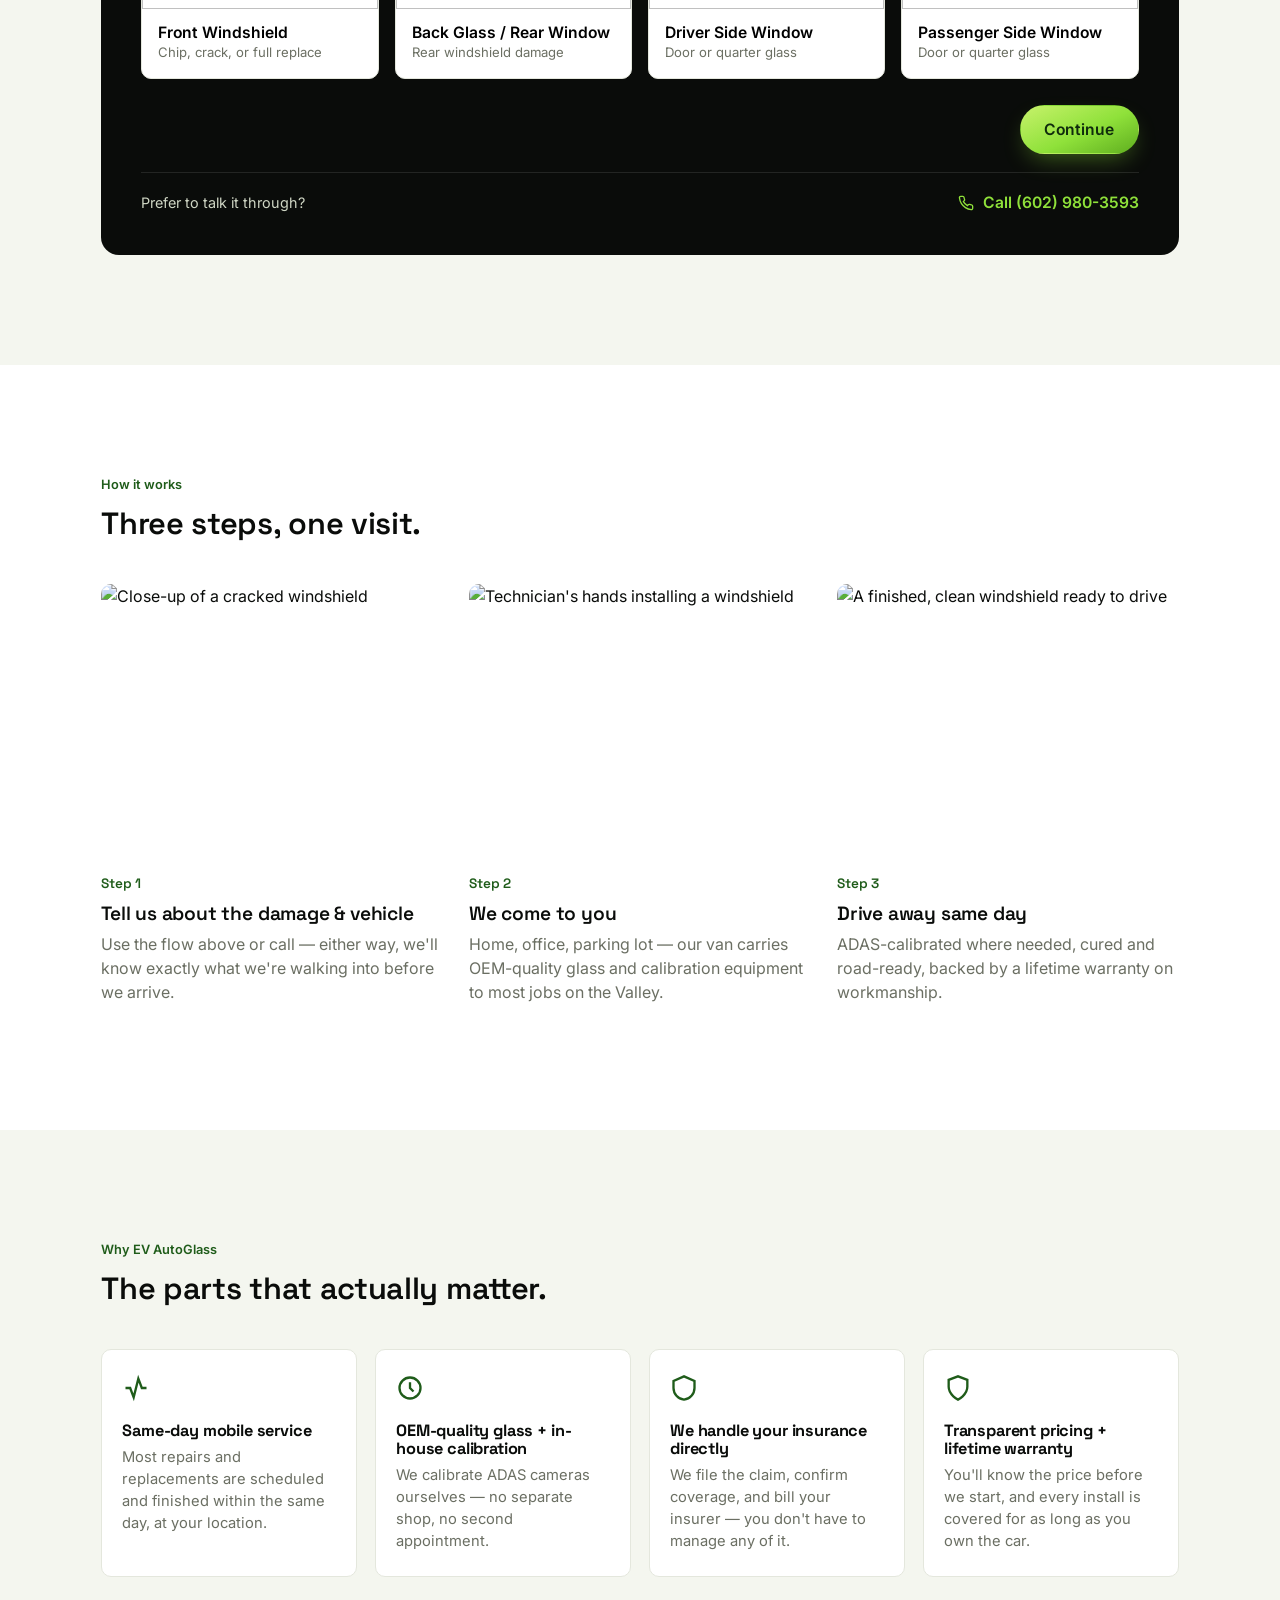
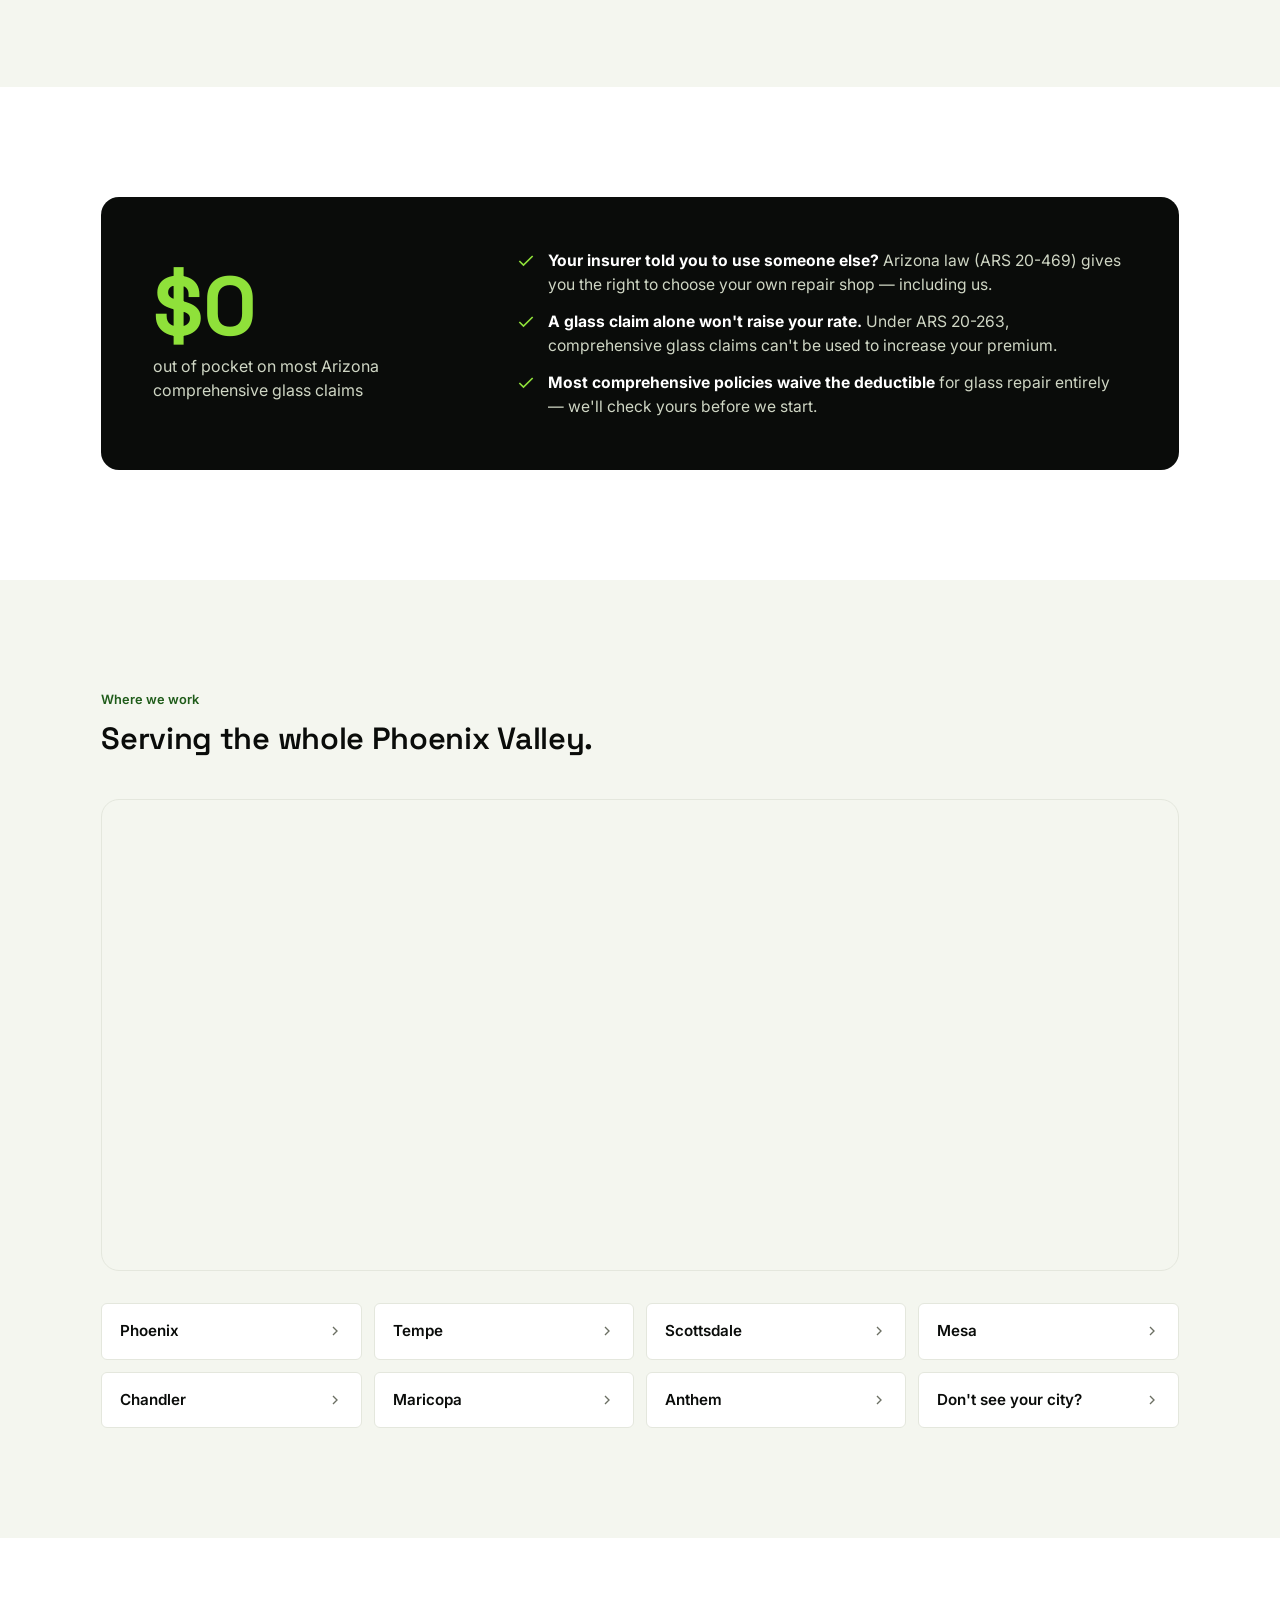
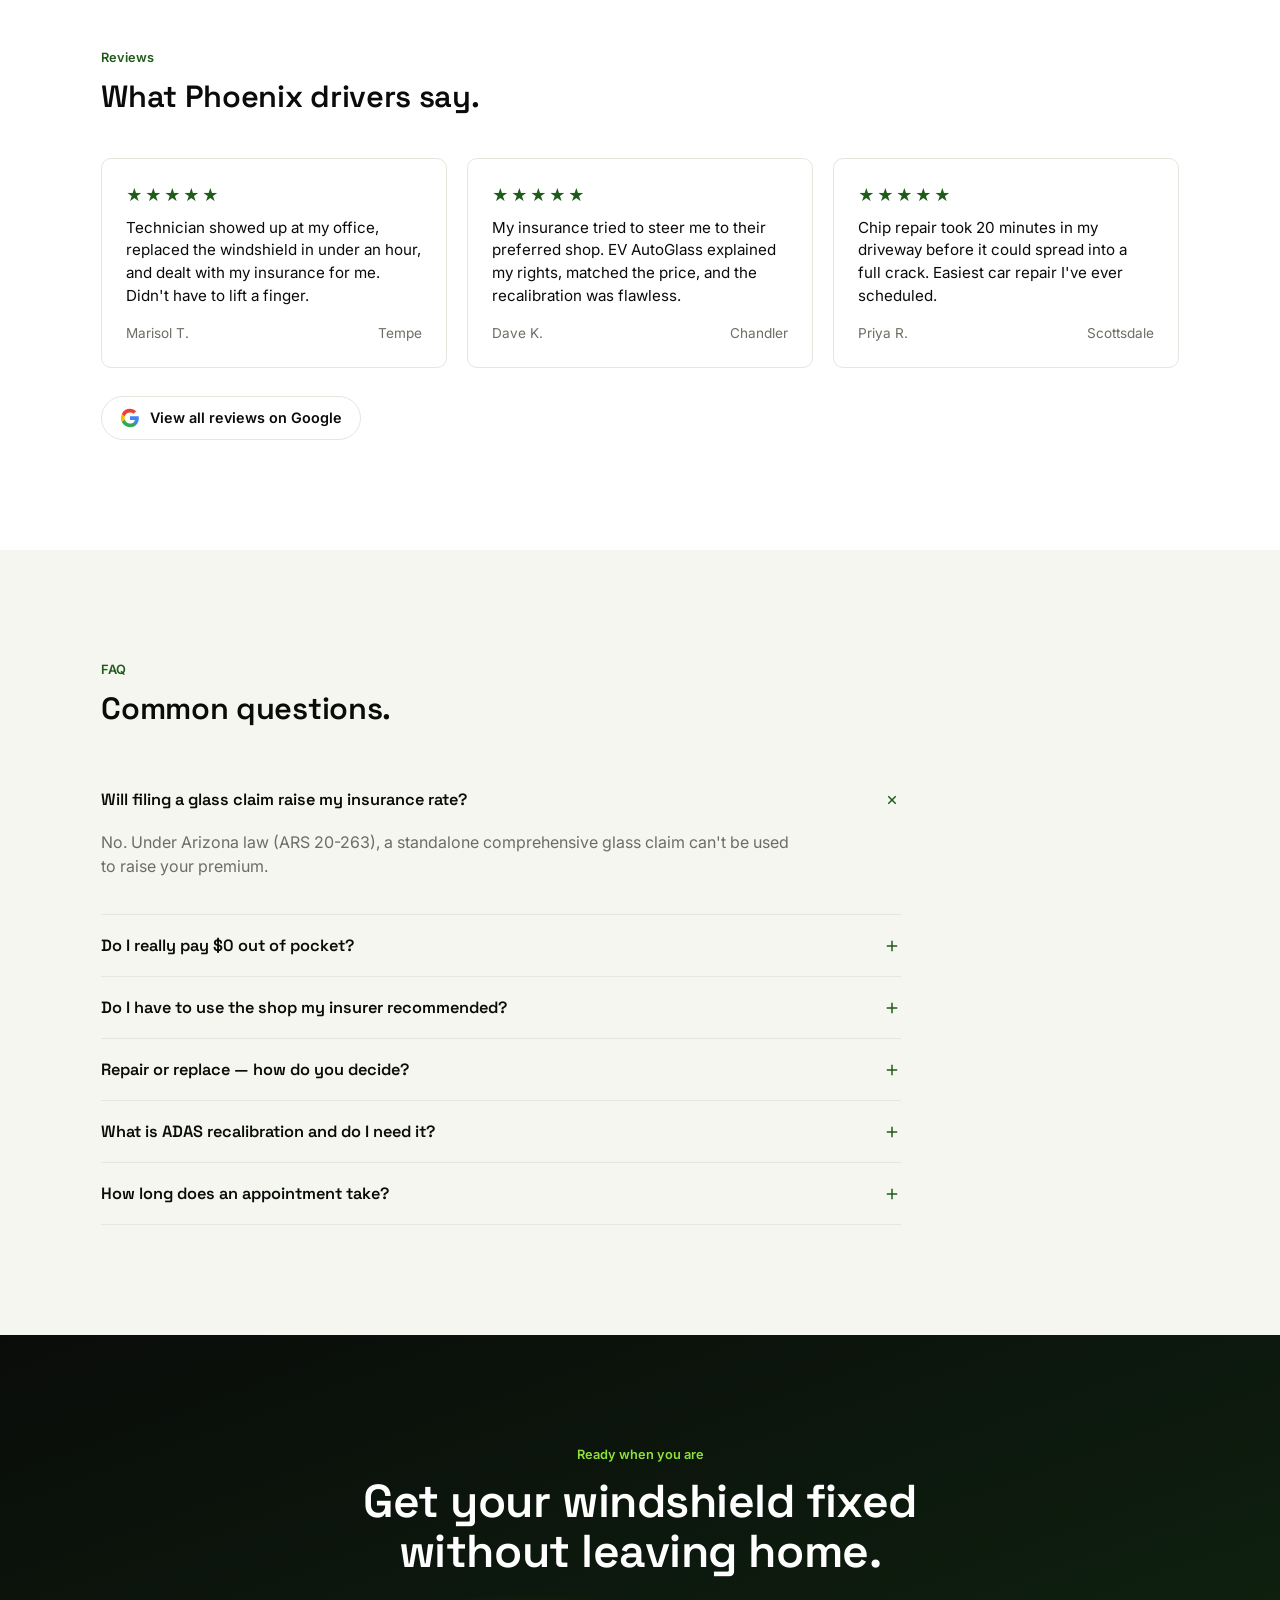
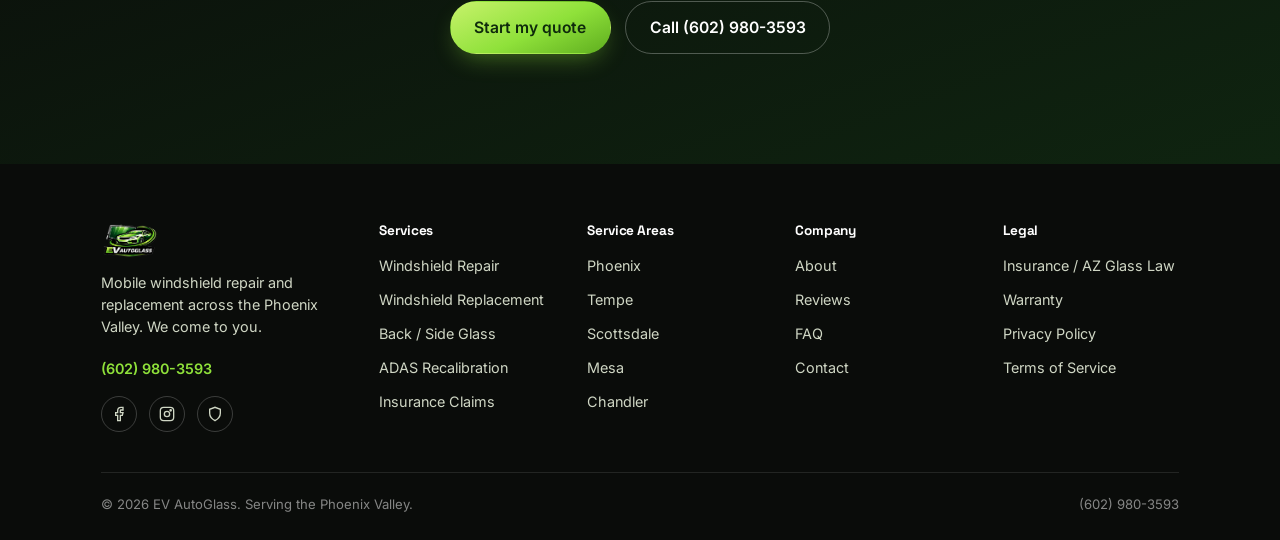
==== commit 396b4abd: "Add files via upload" ====
--- a/index.html
+++ b/index.html
@@ -105,7 +105,7 @@
     <div class="section-head">
       <p class="eyebrow">Tell us what's wrong</p>
       <h2 class="h-2">Pick your damage, we'll take it from there.</h2>
-      <p class="lede">Four questions and you'll know what to expect — no account, no pressure.</p>
+      <p class="lede">Damage, vehicle, insurance, and where to find you — no account, no pressure.</p>
     </div>
     <div id="quote-widget-mount"></div>
   </div>
--- a/assets/style.css
+++ b/assets/style.css
@@ -254,16 +254,50 @@
   background:var(--paper);
   border:1.5px solid var(--line);
   border-radius:var(--radius-md);
-  padding:22px 18px;
+  padding:0;
+  overflow:hidden;
   cursor:pointer;
   transition:border-color .15s, transform .15s, box-shadow .15s;
 }
 .damage-card:hover{transform:translateY(-3px);box-shadow:var(--shadow-sm);}
 .damage-card.selected{border-color:var(--green);box-shadow:0 0 0 3px rgba(143,225,58,.25);}
-.damage-card svg{width:34px;height:34px;margin-bottom:14px;color:var(--green-deep);}
-.damage-card.selected svg{color:var(--green-deep);}
-.damage-card .name{font-weight:600;font-size:1rem;}
-.damage-card .sub{font-size:.85rem;color:var(--ink-soft);margin-top:2px;}
+.damage-card-media{aspect-ratio:1/1;overflow:hidden;}
+.damage-card-media img{width:100%;height:100%;object-fit:cover;transition:transform .3s ease;}
+.damage-card:hover .damage-card-media img{transform:scale(1.04);}
+.damage-card-body{padding:14px 16px 18px;}
+.damage-card .name{font-weight:600;font-size:.98rem;}
+.damage-card .sub{font-size:.82rem;color:var(--ink-soft);margin-top:2px;}
+.damage-card.selected::after{
+  content:"✓";
+  position:absolute;top:10px;right:10px;
+  width:26px;height:26px;border-radius:50%;
+  background:var(--green);color:var(--green-ink);
+  display:flex;align-items:center;justify-content:center;
+  font-size:.85rem;font-weight:700;
+}
+
+/* ---------- insurance carrier picker ---------- */
+.insurer-grid{display:grid;grid-template-columns:repeat(4,1fr);gap:10px;}
+@media (max-width:760px){.insurer-grid{grid-template-columns:repeat(2,1fr);}}
+.insurer-card{
+  display:flex;align-items:center;gap:10px;
+  background:rgba(255,255,255,.05);
+  border:1.5px solid rgba(255,255,255,.14);
+  border-radius:var(--radius-sm);
+  padding:12px 14px;
+  color:var(--paper);
+  font-size:.88rem;font-weight:500;
+  text-align:left;
+  transition:border-color .15s, background .15s;
+}
+.insurer-card svg{width:20px;height:20px;flex:none;color:var(--cream);}
+.insurer-card:hover{border-color:rgba(143,225,58,.5);}
+.insurer-card.selected{
+  background:rgba(143,225,58,.14);
+  border-color:var(--green);
+  color:var(--paper);
+}
+.insurer-card.selected svg{color:var(--green);}
 
 .quote-widget{
   margin-top:32px;
